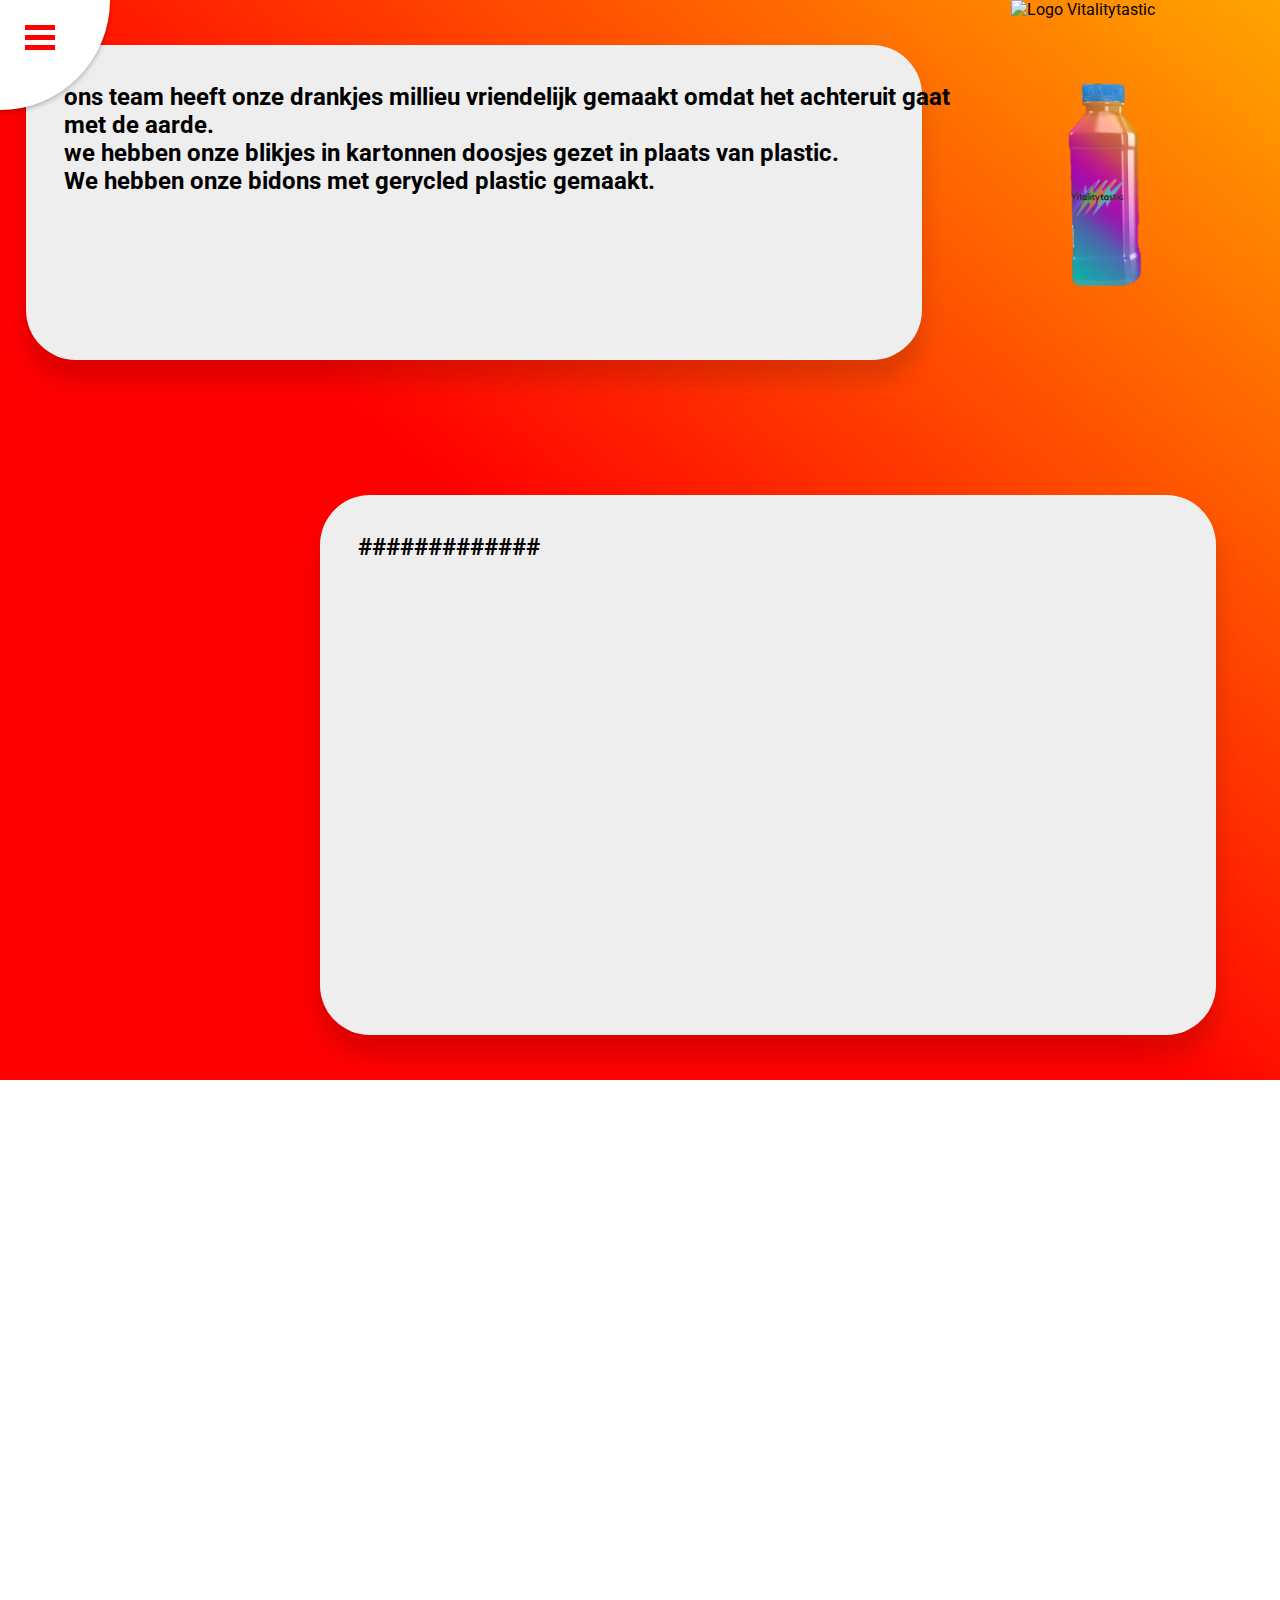
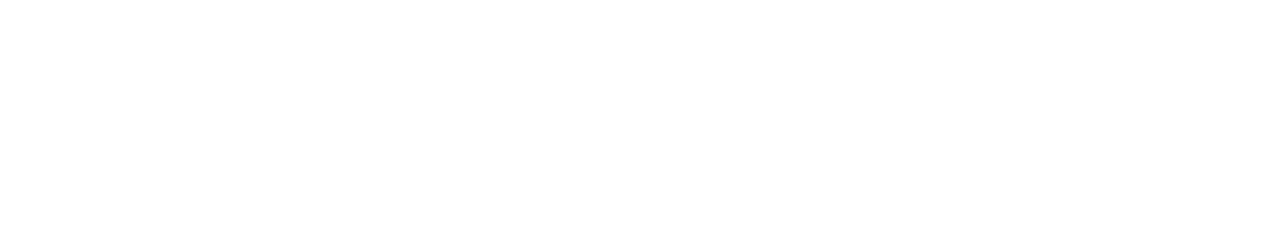
==== about.html @ b066acbb "about us page" ====
<!doctype html>
<html>
<head>
<meta charset="utf-8">
<meta http-equiv="language" content="NL">
<meta name="viewport" content="width=device-width, initial-scale=1.0">
<meta name="description" content="Vitalitytastic Energy">
<meta name="author" content="Marieke van Rijn, Moos ter Haak, Marco Eitens, Kane de Rode">
<meta name="keywords" content="Vitalitytastic Energy">
<title>Vitalitytastic</title>
     <link rel="stylesheet" type="text/css" href="css/about-us.css">
     <link rel="preconnect" href="https://fonts.gstatic.com">
<title>about us page</title>
</head>

<body>
	<header>
                <input type="checkbox" id="menu-toggle"/>
                <label id="trigger" for="menu-toggle"></label>
                <label id="burger" for="menu-toggle"></label>
                <ul id="menu">
                    <li class="menu-list"><a class="menu-a" href="index.html">Home</a></li>
                    <li class="menu-list"><a class="menu-a" href="artikelinfo.html">Product Informatie</a></li>
                    <li class="menu-list"><a class="menu-a" href="vrumona.html">Over Vrumona</a></li>
                    <li class="menu-list"><a class="menu-a" href="#">Evenementen</a></li>
                    <li class="menu-list"><a class="menu-a" href="#">Artiesten</a></li>
                    <li class="menu-list"><a class="menu-a" href="#">Sponsoren</a></li>
                    <li class="menu-list"><a class="menu-a" href="#">About Us</a></li>
                    <li class="menu-list"><a class="menu-a" href="index.contact.html">Contact</a></li>
                </ul>
                <img class="logo" src="images/logo.png" alt="Logo Vitalitytastic">
            </header>
	<section class="About-us-desktop">
	<h1 class="h1-titel">About us</h1>
	
	
	<div class="blokken">
                <div class="blokken-groot"> 
                <div class="blok1-groot">
                    <article class="blok1">
                        <h2 class="h1-blokken">ons team heeft onze drankjes millieu vriendelijk gemaakt omdat het achteruit gaat met de aarde.<br> we hebben onze blikjes in kartonnen doosjes gezet in plaats van plastic.<br>We hebben onze bidons met gerycled plastic gemaakt.</h2>
						<img class="fles-image" src="images/Flesje.png" alt="fles-img">
                    </article>
					</div> </div>
                <div class="blok2-groot">
                    <article class="blok2">
                        <h2 class="h1-blokken">#############</h2>
                    </article>
                </div>
                </div>
		</section>
	<section class="About-us-telefoon">
	<img class="telefoon-logo" src="images/logo.png" alt="logo-telefoon">
		<h1 class="telefoon-titel">About us</h1>
	
	<div class="blokken-telefoon">
                <div class="blokken-groot-telefoon"> 
                <div class="blok1-groot-telefoon">
                    <article class="blok1-telefoon">
                        <h2 class="h1-blokken-telefoon">ons team heeft onze drankjes millieu vriendelijk gemaakt omdat het achteruit gaat met de aarde.<br> we hebben tenslotte onze blikjes ook in kartonnen doosjes gezet in plaats van plastic.<br>We hebben onze bidons met gerycled plastic gemaakt.</h2>
						<img class="fles-image-telefoon" src="images/Flesje.png" alt="fles-img">
                    </article>
					</div> </div>
                <div class="blok2-groot-telefoon">
                    <article class="blok2-telefoon">
                        <h2 class="h1-blokken-telefoon">#############</h2>
                    </article>
                </div>
                </div>
	
	
	
	
	</section>
</body>
</html>
---- css/about-us.css ----
@charset "utf-8";
/* CSS Document */

@import url('https://fonts.googleapis.com/css2?family=Roboto:wght@300&display=swap');
html,
body {
    margin: 0;
    padding: 0;
    background-image: linear-gradient(40deg, rgb(255 0 0) 45%, orange);
    background-repeat: no-repeat;
    height: 250vh;
    font-family: 'Roboto', sans-serif;
    overflow-x: hidden;
}
.logo{
	margin-left: 79vw;
    width: 20vw;
}

.h1-titel{
	color: white;
	margin-left: 30vw;
	margin-top: -5vw;
}
@keyframes checked-anim {
    50% {
        width: 3000px;
        height: 3000px;
        z-index: 100;
    }
    100% {
        width: 100%;
        height: 100%;
        border-radius: 0;
        z-index: 100;
    }
}
@keyframes not-checked-anim {
    0% {
        width: 3000px;
        height: 3000px;
        z-index: 100;
    }
}
.menu-list,
.menu-a {
    margin: 75px 0 -55px 0;
    color: red;
    font-size: 14px;
    font-weight: 700;
    line-height: 1.8;
    text-decoration: none;
    text-transform: none;
    list-style: none;
    outline: 0;
    display: none;
}
.menu-list{
    width: 230px;
    text-indent: 56px;
}
.menu-a:focus {
    display: block;
    color: #333;
    background-color: #eee;
    transition: all 0.5s;
    z-index: 100;
}
h1 {
    line-height: 0;
    font-size: 4vw;
    font-weight: 700;
}
h3 {
    float: right;
    line-height: 0.3;
    font-size: 2.5vw;
    font-weight: lighter;
}
h4 {
    float: left;
    margin-left: -2%;
    font-size: 1.5vw;
    font-weight: lighter;
}

html,
body {
    margin: 0;
    padding: 0;
    background-image: linear-gradient(40deg, rgb(255 0 0) 45%, orange);
    background-repeat: no-repeat;
    height: 120vh;
}

#trigger,
#burger,
#burger:before,
#burger:after {
    position: absolute;
    top: 25px;
    left: 25px;
    background: red;
    width: 30px;
    height: 5px;
    transition: 0.2s ease;
    cursor: pointer;
    z-index: 101;
}
#trigger {
    height: 25px;
    background: none;
}
#burger:before {
    content: " ";
    top: 10px;
    left: 0;
}
#burger:after {
    content: " ";
    top: 20px;
    left: 0;
}
#menu-toggle:checked + #trigger + #burger {
    top: 35px;
    transform: rotate(180deg);
    transition: transform 0.2s ease;
}

#menu-toggle:checked + #trigger + #burger:before {
    width: 20px;
    top: -2px;
    left: 18px;
    transform: rotate(45deg) translateX(-5px);
    transition: transform 0.2s ease;
}
#menu-toggle:checked + #trigger + #burger:after {
    width: 20px;
    top: 2px;
    left: 18px;
    transform: rotate(-45deg) translateX(-5px);
    transition: transform 0.2s ease;
}
#menu {
    position: absolute;
    margin: 0;
    padding: 0;
    width: 110px;
    height: 110px;
    background-color: #fff;
    border-bottom-right-radius: 100%;
    box-shadow: 0 2px 5px rgba(0, 0, 0, 0.26);
    animation: not-checked-anim 0.2s both;
    transition: 0.2s;
}
#menu-toggle:checked + #trigger + #burger + #menu {
    animation: checked-anim 1s ease both;
}
#menu-toggle:checked + #trigger ~ #menu > .menu-list,
.menu-a {
    display: block;
}
[type="checkbox"]:not(:checked),
[type="checkbox"]:checked {
    display: none;
}

.blokken {
    display: grid;
    grid-template-columns: .1fr;
    grid-template-rows: 150vh ;
    margin-top: 60vh;
}

.h1-blokken {
    position: relative;
    font-size: 24px;
    left: 3vw;
    top: 2vh;
}

.blokken-klein {
    display: grid;
    grid-template-columns: .5rem .5rem .5rem;
    grid-template-rows: .2rem 1rem 1rem;
     
}

.blokken-groot {
    display: grid;
    grid-template-columns: 1rem;
}

.blok1-groot {
    width: 70vw;
    height: 35vh;
    background: #eee;
    margin-top: -50vh;
    margin-left: 2vw;
    border-radius: 50px;
    box-shadow: 0 20px 25px rgba(0,0,0,0.15);
}

.fles-image{
	margin-left: 80vw;
	margin-top: -10vw;
	height: 18vw;
}

.blokken-groot-telefoon, .telefoon-logo, .telefoon-titel, .blokken-telefoon{
    display: none;
}

.blok2-groot {
    width: 70vw;
    height: 60vh;
    background: #eee;
    margin-top: -150vh;
    margin-left: 25vw;
    border-radius: 50px;
    box-shadow: 0 20px 25px rgba(0,0,0,0.15);
}
@media (max-width: 600px) {
    /*main*/
	.About-us-desktop{
		display: none;
	}
	.logo{
		display: none;
	}
	
    html,
    body {
        margin: 0;
        padding: 0;
        width: 100vw;
        height: 100vh;
        overflow-x: hidden;
    }
	
	.telefoon-logo{
        position: relative;
		height: 150px;
		width: 250px;
	    left: 50vw;
	}
	.telefoon-titel{
		color: white;
		font-size: 40px;
		margin-left: 20vw; 
	}
	
	
	.blokken-telefoon {
    display: grid;
    grid-template-columns: 1rem;
    grid-template-rows: 150vh 350vh;
    margin-top: 70vh;
}

.h1-blokken-telefoon {
    position: relative;
    font-size: 18px;
    left: 3vw;
    top: 2vh;
}

.blokken-klein-telefoon {
    display: grid;
    grid-template-columns: .5rem .5rem .5rem;
    grid-template-rows: .2rem 1rem 1rem;
     
}

.blokken-groot-telefoon {
    display: grid;
    grid-template-columns: 1rem;
}

.blok1-groot-telefoon {
    width: 70vw;
    height: 35vh;
    background: #eee;
    margin-top: -50vh;
    margin-left: -2vw;
    border-radius: 50px;
    box-shadow: 0 20px 25px rgba(0,0,0,0.15);
}

.fles-image-telefoon{
	margin-left: 73vw;
	margin-top: -45vw;
	height: 50vw;
}



.blok2-groot-telefoon {
    width: 70vw;
    height: 35vh;
    background: #eee;
    margin-top: -155vh;
    margin-left: 35vw;
    border-radius: 50px;
    box-shadow: 0 20px 25px rgba(0,0,0,0.15);
	overflow: hidden;
}
	
	
}
@media (min-width: 600px){
	.about-us-telefoon{
		display: none;
	}
	
	
}
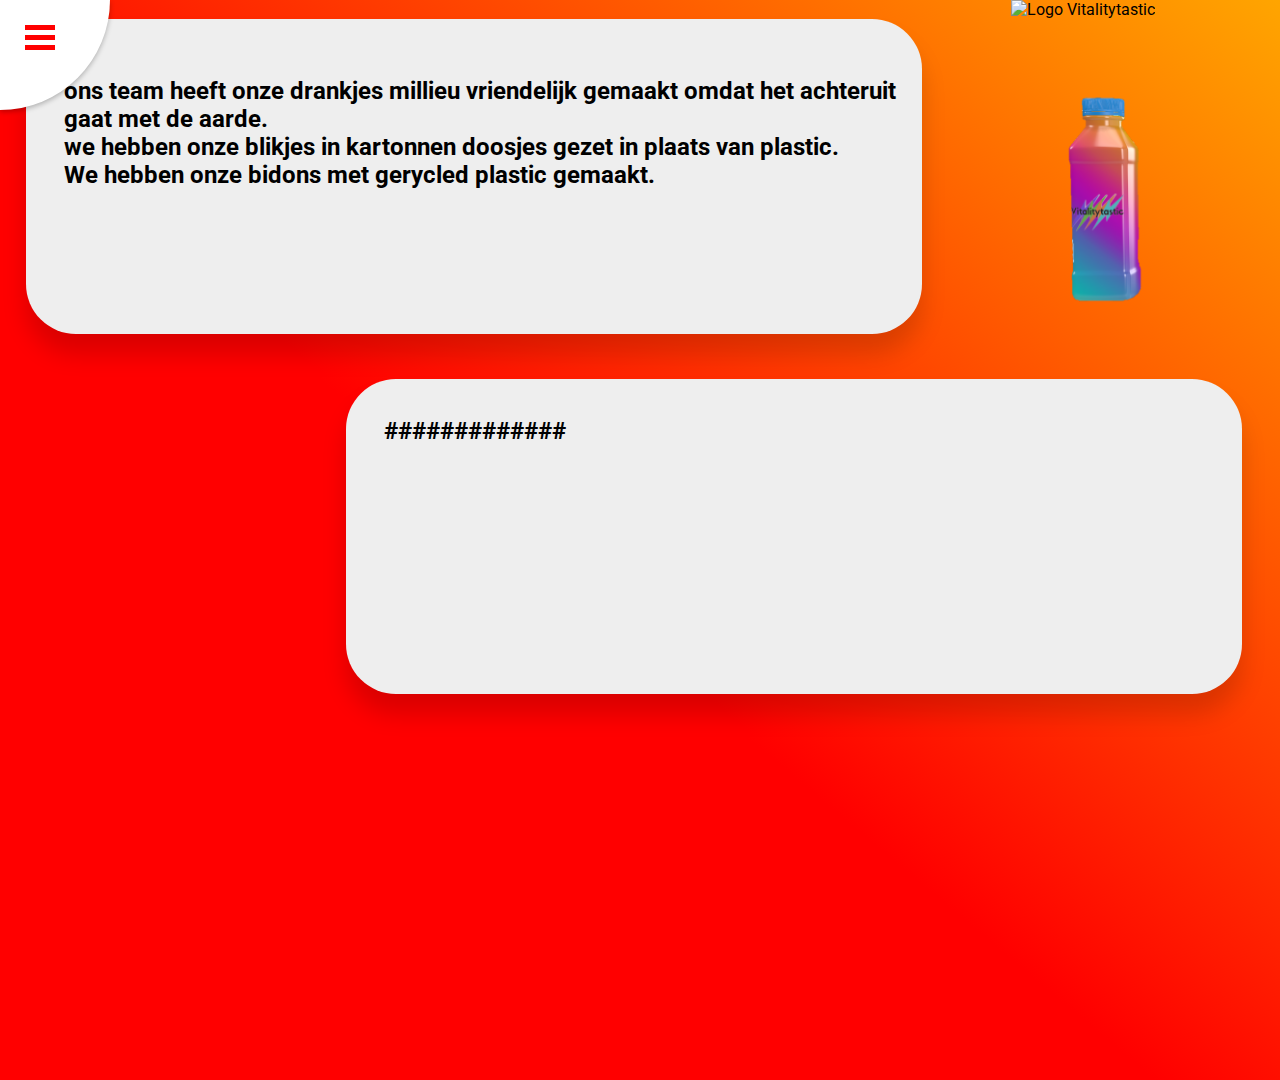
==== commit 89bad825: "pagina aangepast" ====
--- a/about.html
+++ b/about.html
@@ -30,47 +30,17 @@
                 </ul>
                 <img class="logo" src="images/logo.png" alt="Logo Vitalitytastic">
             </header>
-	<section class="About-us-desktop">
-	<h1 class="h1-titel">About us</h1>
 	
 	
 	<div class="blokken">
-                <div class="blokken-groot"> 
-                <div class="blok1-groot">
                     <article class="blok1">
+                        <h1 class="h1-titel">About us</h1>
                         <h2 class="h1-blokken">ons team heeft onze drankjes millieu vriendelijk gemaakt omdat het achteruit gaat met de aarde.<br> we hebben onze blikjes in kartonnen doosjes gezet in plaats van plastic.<br>We hebben onze bidons met gerycled plastic gemaakt.</h2>
 						<img class="fles-image" src="images/Flesje.png" alt="fles-img">
                     </article>
-					</div> </div>
-                <div class="blok2-groot">
                     <article class="blok2">
                         <h2 class="h1-blokken">#############</h2>
                     </article>
                 </div>
-                </div>
-		</section>
-	<section class="About-us-telefoon">
-	<img class="telefoon-logo" src="images/logo.png" alt="logo-telefoon">
-		<h1 class="telefoon-titel">About us</h1>
-	
-	<div class="blokken-telefoon">
-                <div class="blokken-groot-telefoon"> 
-                <div class="blok1-groot-telefoon">
-                    <article class="blok1-telefoon">
-                        <h2 class="h1-blokken-telefoon">ons team heeft onze drankjes millieu vriendelijk gemaakt omdat het achteruit gaat met de aarde.<br> we hebben tenslotte onze blikjes ook in kartonnen doosjes gezet in plaats van plastic.<br>We hebben onze bidons met gerycled plastic gemaakt.</h2>
-						<img class="fles-image-telefoon" src="images/Flesje.png" alt="fles-img">
-                    </article>
-					</div> </div>
-                <div class="blok2-groot-telefoon">
-                    <article class="blok2-telefoon">
-                        <h2 class="h1-blokken-telefoon">#############</h2>
-                    </article>
-                </div>
-                </div>
-	
-	
-	
-	
-	</section>
 </body>
-</html>
+</html>--- a/css/about-us.css
+++ b/css/about-us.css
@@ -105,7 +105,7 @@
     height: 5px;
     transition: 0.2s ease;
     cursor: pointer;
-    z-index: 101;
+    z-index: 105;
 }
 #trigger {
     height: 25px;
@@ -152,6 +152,7 @@
     box-shadow: 0 2px 5px rgba(0, 0, 0, 0.26);
     animation: not-checked-anim 0.2s both;
     transition: 0.2s;
+   z-index: 102;
 }
 #menu-toggle:checked + #trigger + #burger + #menu {
     animation: checked-anim 1s ease both;
@@ -167,56 +168,45 @@
 
 .blokken {
     display: grid;
-    grid-template-columns: .1fr;
-    grid-template-rows: 150vh ;
-    margin-top: 60vh;
-}
-
+    grid-template-columns: repeat(2, 50vw);
+    grid-template-rows: repeat(2, 20vh);
+    grid-template-areas: 
+    "blokeen ."
+    ". bloktwee";
+   
+}
 .h1-blokken {
     position: relative;
     font-size: 24px;
     left: 3vw;
     top: 2vh;
-}
-
-.blokken-klein {
+    width: 65vw;
+}
+.blok1 {
     display: grid;
-    grid-template-columns: .5rem .5rem .5rem;
-    grid-template-rows: .2rem 1rem 1rem;
-     
-}
-
-.blokken-groot {
-    display: grid;
-    grid-template-columns: 1rem;
-}
-
-.blok1-groot {
+    grid-area: "blokeen";
+    position: relative;
     width: 70vw;
     height: 35vh;
     background: #eee;
-    margin-top: -50vh;
     margin-left: 2vw;
     border-radius: 50px;
     box-shadow: 0 20px 25px rgba(0,0,0,0.15);
 }
-
 .fles-image{
 	margin-left: 80vw;
 	margin-top: -10vw;
 	height: 18vw;
 }
-
-.blokken-groot-telefoon, .telefoon-logo, .telefoon-titel, .blokken-telefoon{
-    display: none;
-}
-
-.blok2-groot {
+.blok2 {
+    display: grid;
+    grid-area: "bloktwee";
+    position: relative;
+    margin-top: 40vh;
+    margin-left: -23vw;
     width: 70vw;
-    height: 60vh;
+    height: 35vh;
     background: #eee;
-    margin-top: -150vh;
-    margin-left: 25vw;
     border-radius: 50px;
     box-shadow: 0 20px 25px rgba(0,0,0,0.15);
 }
@@ -226,7 +216,9 @@
 		display: none;
 	}
 	.logo{
-		display: none;
+        position: relative;
+        width: 50vw;
+        left: -25vw;
 	}
 	
     html,
@@ -234,85 +226,61 @@
         margin: 0;
         padding: 0;
         width: 100vw;
-        height: 100vh;
+        height: 135vh;
         overflow-x: hidden;
-    }
-	
-	.telefoon-logo{
-        position: relative;
-		height: 150px;
-		width: 250px;
-	    left: 50vw;
-	}
-	.telefoon-titel{
-		color: white;
-		font-size: 40px;
-		margin-left: 20vw; 
-	}
+    }	
+    .blokken {
+        display: grid;
+        grid-template-columns: repeat(2, 50vw);
+        grid-template-rows: repeat(2, 20vh);
+        grid-template-areas: 
+        "blokeen ."
+        ". bloktwee";
+        padding-top: 10vh;
+       z-index: 2;
+    }
+    .h1-titel{
+        font-size: 25px;
+    }
+    .h1-blokken {
+        position: relative;
+        font-size: 24px;
+        left: 3vw;
+        top: 2vh;
+        width: 65vw;
+    }
+    .blok1 {
+        display: grid;
+        grid-area: "blokeen";
+        position: relative;
+        width: 70vw;
+        height: 60vh;
+        background: #eee;
+        margin-left: 2vw;
+        border-radius: 50px;
+        box-shadow: 0 20px 25px rgba(0,0,0,0.15);
+    }
+    .fles-image{
+        margin-left: 68vw;
+        margin-top: -80vw;
+        height: 50vh;
+        width: 30vw;
+    }
+    .blok2 {
+        display: grid;
+        grid-area: "bloktwee";
+        position: relative;
+        margin-top: 65vh;
+        margin-left: -23vw;
+        width: 70vw;
+        height: 35vh;
+        background: #eee;
+        border-radius: 50px;
+        box-shadow: 0 20px 25px rgba(0,0,0,0.15);
+    }
+}
+@media (min-width: 600px){
+
 	
 	
-	.blokken-telefoon {
-    display: grid;
-    grid-template-columns: 1rem;
-    grid-template-rows: 150vh 350vh;
-    margin-top: 70vh;
-}
-
-.h1-blokken-telefoon {
-    position: relative;
-    font-size: 18px;
-    left: 3vw;
-    top: 2vh;
-}
-
-.blokken-klein-telefoon {
-    display: grid;
-    grid-template-columns: .5rem .5rem .5rem;
-    grid-template-rows: .2rem 1rem 1rem;
-     
-}
-
-.blokken-groot-telefoon {
-    display: grid;
-    grid-template-columns: 1rem;
-}
-
-.blok1-groot-telefoon {
-    width: 70vw;
-    height: 35vh;
-    background: #eee;
-    margin-top: -50vh;
-    margin-left: -2vw;
-    border-radius: 50px;
-    box-shadow: 0 20px 25px rgba(0,0,0,0.15);
-}
-
-.fles-image-telefoon{
-	margin-left: 73vw;
-	margin-top: -45vw;
-	height: 50vw;
-}
-
-
-
-.blok2-groot-telefoon {
-    width: 70vw;
-    height: 35vh;
-    background: #eee;
-    margin-top: -155vh;
-    margin-left: 35vw;
-    border-radius: 50px;
-    box-shadow: 0 20px 25px rgba(0,0,0,0.15);
-	overflow: hidden;
-}
-	
-	
-}
-@media (min-width: 600px){
-	.about-us-telefoon{
-		display: none;
-	}
-	
-	
-}
-
+}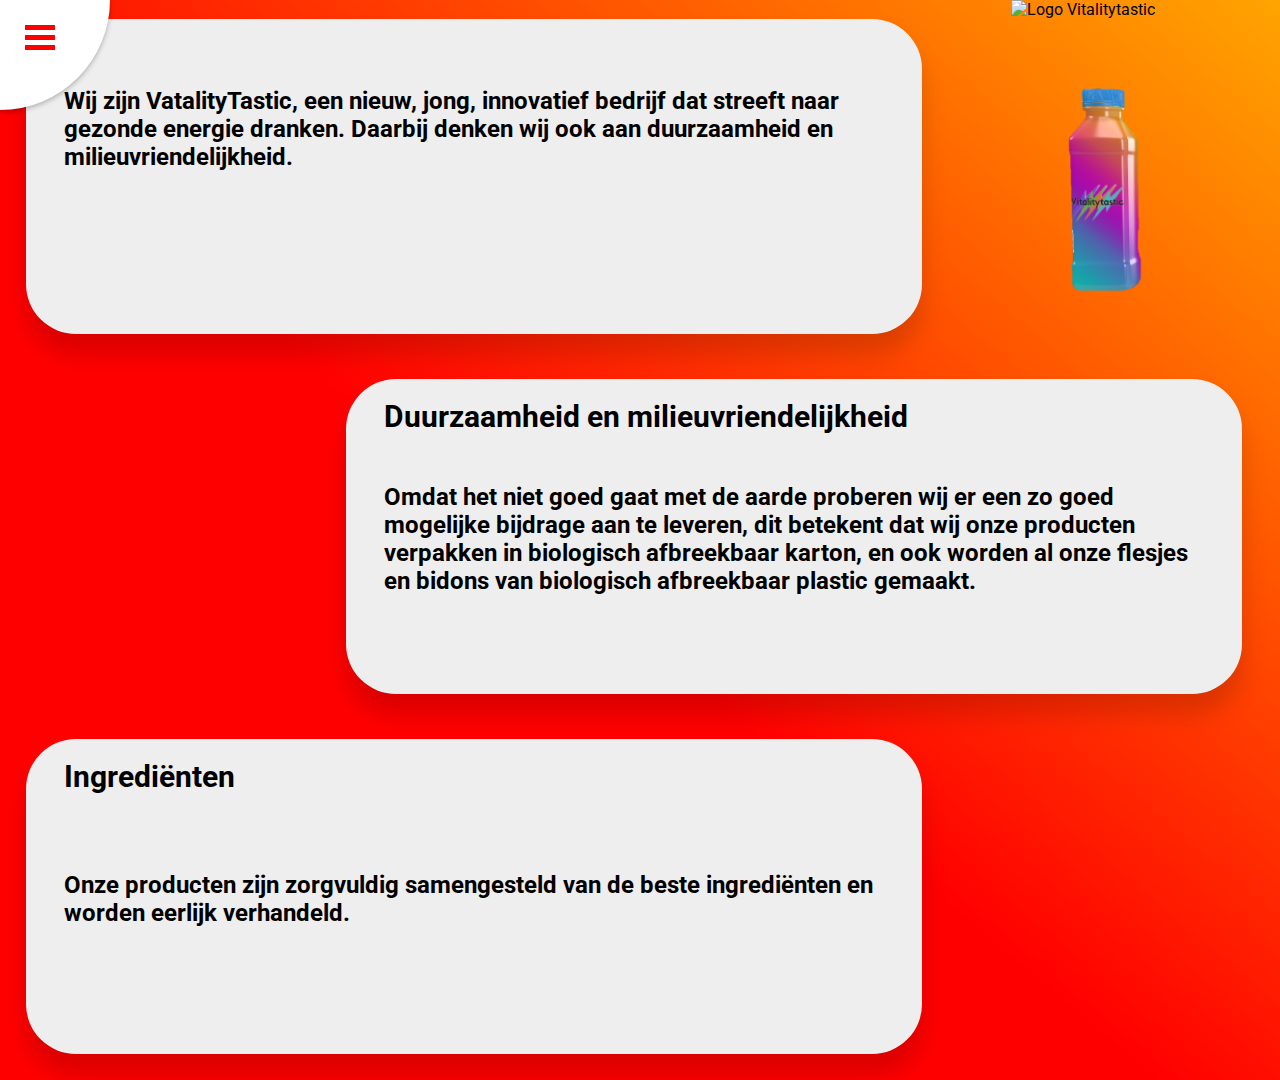
==== commit 850f601a: "content aangepast" ====
--- a/about.html
+++ b/about.html
@@ -35,11 +35,16 @@
 	<div class="blokken">
                     <article class="blok1">
                         <h1 class="h1-titel">About us</h1>
-                        <h2 class="h1-blokken">ons team heeft onze drankjes millieu vriendelijk gemaakt omdat het achteruit gaat met de aarde.<br> we hebben onze blikjes in kartonnen doosjes gezet in plaats van plastic.<br>We hebben onze bidons met gerycled plastic gemaakt.</h2>
+                        <h2 class="h1-blokken">Wij zijn VatalityTastic, een nieuw, jong, innovatief bedrijf dat streeft naar gezonde energie dranken. Daarbij denken wij ook aan duurzaamheid en milieuvriendelijkheid.</h2>
 						<img class="fles-image" src="images/Flesje.png" alt="fles-img">
                     </article>
                     <article class="blok2">
-                        <h2 class="h1-blokken">#############</h2>
+                        <h1 class="titel-duurzaam">Duurzaamheid en milieuvriendelijkheid</h1>
+                        <h2 class="milieu">Omdat het niet goed gaat met de aarde proberen wij er een zo goed mogelijke bijdrage aan te leveren, dit betekent dat wij onze producten verpakken in biologisch afbreekbaar karton, en ook worden al onze flesjes en bidons van biologisch afbreekbaar plastic gemaakt.</h2>
+                    </article>
+                    <article class="blok3">
+                        <h1 class="titel-ing">Ingrediënten</h1>
+                        <h2 class="ingr">Onze producten zijn zorgvuldig samengesteld van de beste ingrediënten en worden eerlijk verhandeld. </h2>
                     </article>
                 </div>
 </body>
--- a/css/about-us.css
+++ b/css/about-us.css
@@ -8,7 +8,8 @@
     padding: 0;
     background-image: linear-gradient(40deg, rgb(255 0 0) 45%, orange);
     background-repeat: no-repeat;
-    height: 250vh;
+    height: 570vh;
+    width: 100vw;
     font-family: 'Roboto', sans-serif;
     overflow-x: hidden;
 }
@@ -152,7 +153,7 @@
     box-shadow: 0 2px 5px rgba(0, 0, 0, 0.26);
     animation: not-checked-anim 0.2s both;
     transition: 0.2s;
-   z-index: 102;
+    z-index: 102;
 }
 #menu-toggle:checked + #trigger + #burger + #menu {
     animation: checked-anim 1s ease both;
@@ -169,11 +170,11 @@
 .blokken {
     display: grid;
     grid-template-columns: repeat(2, 50vw);
-    grid-template-rows: repeat(2, 20vh);
+    grid-template-rows: repeat(3, 10vh);
     grid-template-areas: 
     "blokeen ."
-    ". bloktwee";
-   
+    ". bloktwee"
+    "blokdrie .";
 }
 .h1-blokken {
     position: relative;
@@ -209,6 +210,30 @@
     background: #eee;
     border-radius: 50px;
     box-shadow: 0 20px 25px rgba(0,0,0,0.15);
+}
+.blok3 {
+    display: grid;
+    grid-area: "blokdrie";
+    position: relative;
+    width: 70vw;
+    height: 35vh;
+    background: #eee;
+    margin-left: 2vw;
+    border-radius: 50px;
+    box-shadow: 0 20px 25px rgba(0,0,0,0.15);
+    margin-top: 70vh;
+}
+.titel-duurzaam, .titel-ing {
+    position: relative;
+    left: 3vw;
+    top: 2vh;
+    font-size: 30px;
+}
+.milieu, .ingr {
+    position: relative;
+    left: 3vw;
+    top: -2vh;
+    width: 65vw;
 }
 @media (max-width: 600px) {
     /*main*/
@@ -273,11 +298,48 @@
         margin-top: 65vh;
         margin-left: -23vw;
         width: 70vw;
-        height: 35vh;
+        height: 75vh;
         background: #eee;
         border-radius: 50px;
         box-shadow: 0 20px 25px rgba(0,0,0,0.15);
     }
+    .blok3 {
+        display: grid;
+        grid-area: "blokdrie";
+        position: relative;
+        width: 70vw;
+        height: 35vh;
+        background: #eee;
+        margin-left: 2vw;
+        border-radius: 50px;
+        box-shadow: 0 20px 25px rgba(0,0,0,0.15);
+        margin-top: 125vh;
+    }
+    .titel-duurzaam {
+        position: relative;
+        left: 3vw;
+        top: 5vh;
+        font-size: 15px;
+    }
+    .titel-ing {
+        position: relative;
+        left: 3vw;
+        top: 2vh;
+        font-size: 30px;
+    }
+    .milieu{
+        position: relative;
+        left: 3vw;
+        top: 1vh;
+        width: 65vw;
+    }
+   .ingr {
+        position: relative;
+        left: 3vw;
+        top: -2vh;
+        width: 65vw;
+        font-size: 20px;
+    }
 }
 @media (min-width: 600px){
 
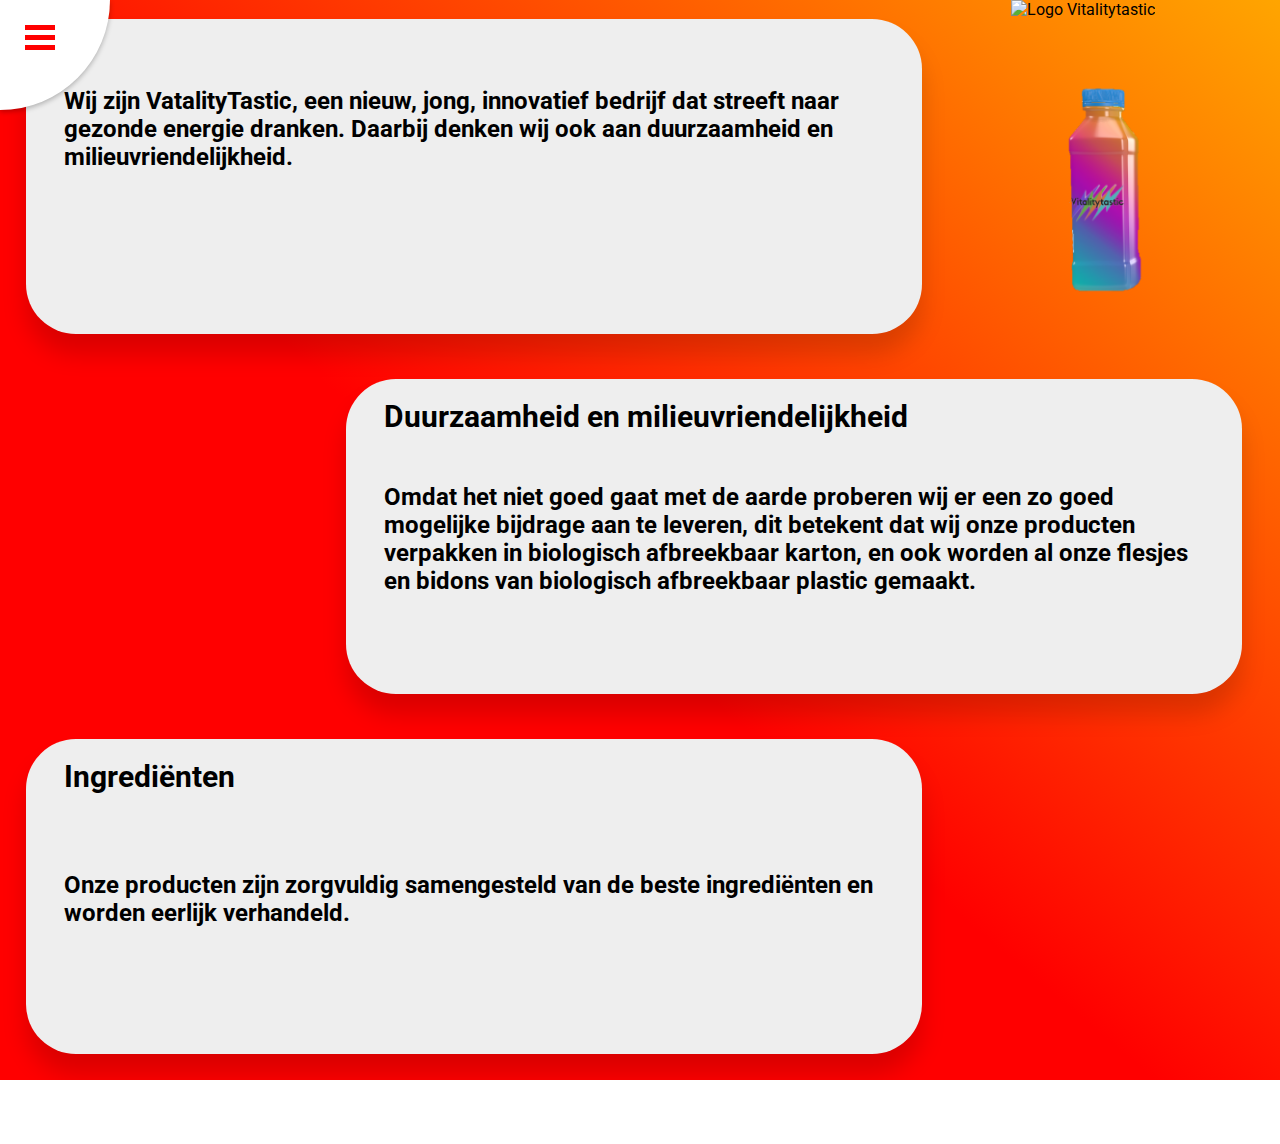
==== commit c08ad0b0: "pagina aangepast" ====
--- a/about.html
+++ b/about.html
@@ -46,6 +46,8 @@
                         <h1 class="titel-ing">Ingrediënten</h1>
                         <h2 class="ingr">Onze producten zijn zorgvuldig samengesteld van de beste ingrediënten en worden eerlijk verhandeld. </h2>
                     </article>
+                    <article class="blok">
+                    </article>
                 </div>
 </body>
 </html>--- a/css/about-us.css
+++ b/css/about-us.css
@@ -170,11 +170,12 @@
 .blokken {
     display: grid;
     grid-template-columns: repeat(2, 50vw);
-    grid-template-rows: repeat(3, 10vh);
+    grid-template-rows: repeat(4, 10vh);
     grid-template-areas: 
     "blokeen ."
     ". bloktwee"
-    "blokdrie .";
+    "blokdrie ."
+    "blok .";
 }
 .h1-blokken {
     position: relative;
@@ -223,6 +224,17 @@
     box-shadow: 0 20px 25px rgba(0,0,0,0.15);
     margin-top: 70vh;
 }
+.blok {
+    display: grid;
+    grid-area: "blok";
+    position: relative;
+    width: 70vw;
+    height: 35vh;
+    margin-left: -25vw;
+    border-radius: 50px;
+    margin-top: 80vh;
+}
+
 .titel-duurzaam, .titel-ing {
     position: relative;
     left: 3vw;
@@ -270,15 +282,15 @@
     .h1-blokken {
         position: relative;
         font-size: 24px;
-        left: 3vw;
+        left: 7vw;
         top: 2vh;
-        width: 65vw;
+        width: 85vw;
     }
     .blok1 {
         display: grid;
         grid-area: "blokeen";
         position: relative;
-        width: 70vw;
+        width: 95vw;
         height: 60vh;
         background: #eee;
         margin-left: 2vw;
@@ -286,19 +298,19 @@
         box-shadow: 0 20px 25px rgba(0,0,0,0.15);
     }
     .fles-image{
-        margin-left: 68vw;
-        margin-top: -80vw;
+        margin-left: 25vw;
+        margin-top: 50vw;
         height: 50vh;
-        width: 30vw;
+        width: 35vw;
     }
     .blok2 {
         display: grid;
         grid-area: "bloktwee";
         position: relative;
-        margin-top: 65vh;
-        margin-left: -23vw;
-        width: 70vw;
-        height: 75vh;
+        margin-top: 115vh;
+        margin-left: -48vw;
+        width: 95vw;
+        height: 65vh;
         background: #eee;
         border-radius: 50px;
         box-shadow: 0 20px 25px rgba(0,0,0,0.15);
@@ -307,19 +319,29 @@
         display: grid;
         grid-area: "blokdrie";
         position: relative;
-        width: 70vw;
+        width: 95vw;
         height: 35vh;
         background: #eee;
         margin-left: 2vw;
         border-radius: 50px;
         box-shadow: 0 20px 25px rgba(0,0,0,0.15);
-        margin-top: 125vh;
+        margin-top: 165vh;
+    }
+    .blok {
+        display: grid;
+        grid-area: "blok";
+        position: relative;
+        width: 70vw;
+        height: 35vh;
+        margin-left: -25vw;
+        border-radius: 50px;
+        margin-top: 175vh;
     }
     .titel-duurzaam {
         position: relative;
-        left: 3vw;
+        left: 1vw;
         top: 5vh;
-        font-size: 15px;
+        font-size: 20px;
     }
     .titel-ing {
         position: relative;
@@ -330,8 +352,8 @@
     .milieu{
         position: relative;
         left: 3vw;
-        top: 1vh;
-        width: 65vw;
+        top: -4vh;
+        width: 85vw;
     }
    .ingr {
         position: relative;
